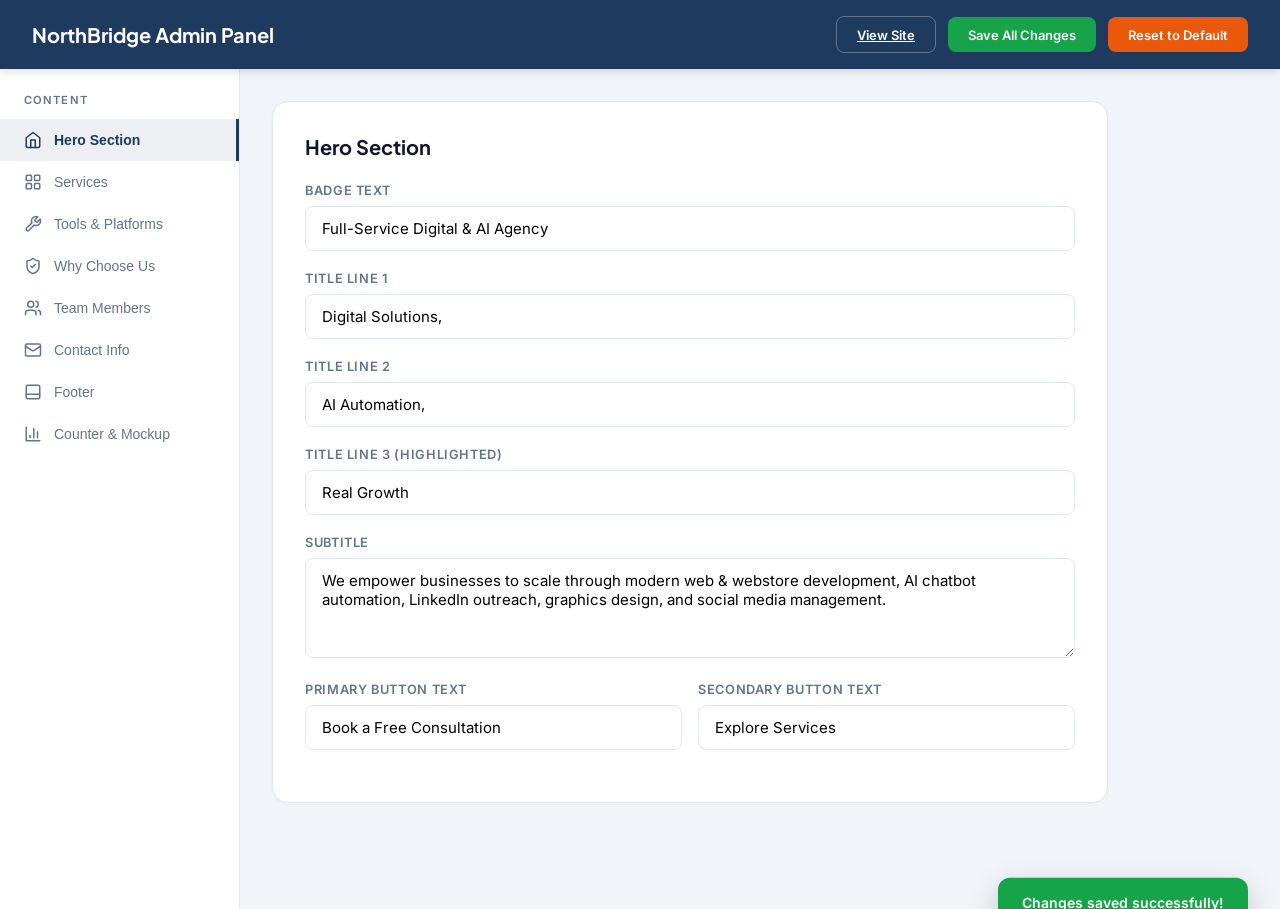
==== admin.html @ 07939bea "Convert website to Full-Service Digital & AI Agency with updated services, phone number, tools and b" ====
<!DOCTYPE html>
<html lang="en">
<head>
  <meta charset="UTF-8" />
  <meta name="viewport" content="width=device-width, initial-scale=1.0" />
  <title>Admin Panel - NorthBridge Data Solutions</title>
  <link rel="preconnect" href="https://fonts.googleapis.com">
  <link rel="preconnect" href="https://fonts.gstatic.com" crossorigin>
  <link href="https://fonts.googleapis.com/css2?family=Inter:wght@300;400;500;600&family=Plus+Jakarta+Sans:wght@400;500;600;700;800&display=swap" rel="stylesheet">
  <style>
    :root {
      --primary: #1e3a5f;
      --primary-light: rgba(30,58,95,0.08);
      --accent: #2563eb;
      --bg: #f1f5f9;
      --bg-card: #ffffff;
      --text: #0f172a;
      --text-muted: #64748b;
      --border: #e2e8f0;
      --green: #16a34a;
      --red: #dc2626;
      --orange: #ea580c;
    }
    *, *::before, *::after { box-sizing: border-box; margin: 0; padding: 0; }
    body { font-family: 'Inter', sans-serif; background: var(--bg); color: var(--text); min-height: 100vh; }

    .admin-header {
      background: var(--primary); color: #fff; padding: 1rem 2rem;
      display: flex; align-items: center; justify-content: space-between;
      position: sticky; top: 0; z-index: 100; box-shadow: 0 2px 10px rgba(0,0,0,0.15);
    }
    .admin-header h1 { font-family: 'Plus Jakarta Sans', sans-serif; font-size: 1.25rem; font-weight: 700; }
    .admin-header-actions { display: flex; gap: 0.75rem; align-items: center; }

    .admin-layout { display: flex; min-height: calc(100vh - 60px); }

    .sidebar {
      width: 240px; background: var(--bg-card); border-right: 1px solid var(--border);
      padding: 1.5rem 0; flex-shrink: 0; position: sticky; top: 60px; height: calc(100vh - 60px); overflow-y: auto;
    }
    .sidebar-title { font-size: 0.7rem; text-transform: uppercase; letter-spacing: 0.1em; color: var(--text-muted); font-weight: 600; padding: 0 1.5rem; margin-bottom: 0.75rem; }
    .sidebar-link {
      display: flex; align-items: center; gap: 0.75rem; padding: 0.75rem 1.5rem;
      font-size: 0.875rem; font-weight: 500; color: var(--text-muted); cursor: pointer;
      transition: all 0.2s; border: none; background: none; width: 100%; text-align: left;
    }
    .sidebar-link:hover { background: var(--primary-light); color: var(--primary); }
    .sidebar-link.active { background: var(--primary-light); color: var(--primary); font-weight: 600; border-right: 3px solid var(--primary); }
    .sidebar-link svg { width: 18px; height: 18px; flex-shrink: 0; }

    .main-content { flex: 1; padding: 2rem; max-width: 900px; }

    .panel { display: none; }
    .panel.active { display: block; }

    .card {
      background: var(--bg-card); border-radius: 1rem; border: 1px solid var(--border);
      padding: 2rem; margin-bottom: 1.5rem; box-shadow: 0 1px 3px rgba(0,0,0,0.04);
    }
    .card-title { font-family: 'Plus Jakarta Sans', sans-serif; font-size: 1.25rem; font-weight: 700; margin-bottom: 1.5rem; display: flex; align-items: center; gap: 0.5rem; }
    .card-title svg { color: var(--primary); }

    .form-group { margin-bottom: 1.25rem; }
    .form-group label { display: block; font-size: 0.8rem; font-weight: 600; text-transform: uppercase; letter-spacing: 0.05em; color: var(--text-muted); margin-bottom: 0.5rem; }
    .form-group input, .form-group textarea, .form-group select {
      width: 100%; padding: 0.75rem 1rem; border: 1px solid var(--border); border-radius: 0.5rem;
      font-size: 0.9375rem; font-family: inherit; background: #fff; transition: border-color 0.2s; outline: none;
    }
    .form-group input:focus, .form-group textarea:focus { border-color: var(--primary); box-shadow: 0 0 0 3px rgba(30,58,95,0.08); }
    .form-group textarea { min-height: 100px; resize: vertical; }
    .form-row { display: grid; grid-template-columns: 1fr 1fr; gap: 1rem; }

    .btn {
      display: inline-flex; align-items: center; gap: 0.5rem; padding: 0.6rem 1.25rem;
      font-weight: 600; font-size: 0.8125rem; border: none; border-radius: 0.5rem;
      cursor: pointer; transition: all 0.2s; font-family: inherit;
    }
    .btn-primary { background: var(--primary); color: #fff; }
    .btn-primary:hover { background: #15304f; }
    .btn-success { background: var(--green); color: #fff; }
    .btn-success:hover { background: #15803d; }
    .btn-danger { background: var(--red); color: #fff; }
    .btn-danger:hover { background: #b91c1c; }
    .btn-outline { background: transparent; border: 1px solid var(--border); color: var(--text); }
    .btn-outline:hover { background: var(--bg); }
    .btn-sm { padding: 0.4rem 0.75rem; font-size: 0.75rem; }
    .btn-warning { background: var(--orange); color: #fff; }
    .btn-warning:hover { background: #c2410c; }

    .team-member-card {
      background: var(--bg); border-radius: 0.75rem; padding: 1.25rem; margin-bottom: 1rem;
      border: 1px solid var(--border); position: relative;
    }
    .team-member-card .member-header { display: flex; align-items: center; gap: 1rem; margin-bottom: 1rem; }
    .team-member-card .member-thumb { width: 50px; height: 50px; border-radius: 50%; object-fit: cover; border: 2px solid var(--border); }
    .team-member-card .member-name { font-weight: 600; font-size: 0.9375rem; }
    .team-member-card .member-role { font-size: 0.8125rem; color: var(--text-muted); }
    .remove-btn {
      position: absolute; top: 0.75rem; right: 0.75rem; background: none; border: none;
      color: var(--red); cursor: pointer; padding: 0.25rem; border-radius: 0.25rem;
    }
    .remove-btn:hover { background: rgba(220,38,38,0.1); }

    .service-item-row { display: flex; gap: 0.5rem; margin-bottom: 0.5rem; align-items: center; }
    .service-item-row input { flex: 1; }
    .service-item-row button { flex-shrink: 0; }

    .tool-tags { display: flex; flex-wrap: wrap; gap: 0.5rem; margin-bottom: 1rem; }
    .tool-tag {
      display: flex; align-items: center; gap: 0.25rem; padding: 0.375rem 0.75rem;
      background: var(--primary-light); border-radius: 9999px; font-size: 0.8125rem; font-weight: 500;
    }
    .tool-tag button { background: none; border: none; cursor: pointer; color: var(--red); font-size: 1rem; padding: 0; line-height: 1; }

    .toast {
      position: fixed; bottom: 2rem; right: 2rem; background: var(--green); color: #fff;
      padding: 1rem 1.5rem; border-radius: 0.75rem; font-weight: 600; font-size: 0.875rem;
      box-shadow: 0 10px 30px rgba(0,0,0,0.2); transform: translateY(120%); transition: transform 0.3s;
      z-index: 1000;
    }
    .toast.show { transform: translateY(0); }

    .preview-link { color: var(--accent); text-decoration: underline; font-size: 0.875rem; }

    .stats-grid { display: grid; grid-template-columns: repeat(3, 1fr); gap: 1rem; margin-bottom: 2rem; }
    .stat-card {
      background: var(--bg-card); border-radius: 0.75rem; padding: 1.25rem;
      border: 1px solid var(--border); text-align: center;
    }
    .stat-number { font-size: 1.75rem; font-weight: 700; font-family: 'Plus Jakarta Sans', sans-serif; color: var(--primary); }
    .stat-label { font-size: 0.75rem; color: var(--text-muted); margin-top: 0.25rem; }

    .img-preview { width: 80px; height: 80px; border-radius: 0.5rem; object-fit: cover; border: 1px solid var(--border); }

    @media(max-width:768px) {
      .admin-layout { flex-direction: column; }
      .sidebar { width: 100%; height: auto; position: static; display: flex; flex-wrap: wrap; padding: 0.5rem; gap: 0; border-right: none; border-bottom: 1px solid var(--border); }
      .sidebar-title { display: none; }
      .sidebar-link { padding: 0.5rem 1rem; font-size: 0.75rem; }
      .main-content { padding: 1rem; }
      .form-row { grid-template-columns: 1fr; }
      .stats-grid { grid-template-columns: 1fr; }
    }
  </style>
</head>
<body>

  <header class="admin-header">
    <h1>NorthBridge Admin Panel</h1>
    <div class="admin-header-actions">
      <a href="index.html" class="btn btn-outline" style="color:#fff;border-color:rgba(255,255,255,0.3);" target="_blank">View Site</a>
      <button class="btn btn-success" onclick="saveAll()">Save All Changes</button>
      <button class="btn btn-warning" onclick="resetAll()">Reset to Default</button>
    </div>
  </header>

  <div class="admin-layout">
    <aside class="sidebar">
      <div class="sidebar-title">Content</div>
      <button class="sidebar-link active" onclick="showPanel('hero')">
        <svg xmlns="http://www.w3.org/2000/svg" viewBox="0 0 24 24" fill="none" stroke="currentColor" stroke-width="2" stroke-linecap="round" stroke-linejoin="round"><path d="m3 9 9-7 9 7v11a2 2 0 0 1-2 2H5a2 2 0 0 1-2-2z"/><polyline points="9 22 9 12 15 12 15 22"/></svg>
        Hero Section
      </button>
      <button class="sidebar-link" onclick="showPanel('services')">
        <svg xmlns="http://www.w3.org/2000/svg" viewBox="0 0 24 24" fill="none" stroke="currentColor" stroke-width="2" stroke-linecap="round" stroke-linejoin="round"><rect width="7" height="7" x="3" y="3" rx="1"/><rect width="7" height="7" x="14" y="3" rx="1"/><rect width="7" height="7" x="14" y="14" rx="1"/><rect width="7" height="7" x="3" y="14" rx="1"/></svg>
        Services
      </button>
      <button class="sidebar-link" onclick="showPanel('tools')">
        <svg xmlns="http://www.w3.org/2000/svg" viewBox="0 0 24 24" fill="none" stroke="currentColor" stroke-width="2" stroke-linecap="round" stroke-linejoin="round"><path d="M14.7 6.3a1 1 0 0 0 0 1.4l1.6 1.6a1 1 0 0 0 1.4 0l3.77-3.77a6 6 0 0 1-7.94 7.94l-6.91 6.91a2.12 2.12 0 0 1-3-3l6.91-6.91a6 6 0 0 1 7.94-7.94l-3.76 3.76z"/></svg>
        Tools & Platforms
      </button>
      <button class="sidebar-link" onclick="showPanel('whyus')">
        <svg xmlns="http://www.w3.org/2000/svg" viewBox="0 0 24 24" fill="none" stroke="currentColor" stroke-width="2" stroke-linecap="round" stroke-linejoin="round"><path d="M20 13c0 5-3.5 7.5-7.66 8.95a1 1 0 0 1-.67-.01C7.5 20.5 4 18 4 13V6a1 1 0 0 1 1-1c2 0 4.5-1.2 6.24-2.72a1.17 1.17 0 0 1 1.52 0C14.51 3.81 17 5 19 5a1 1 0 0 1 1 1z"/><path d="m9 12 2 2 4-4"/></svg>
        Why Choose Us
      </button>
      <button class="sidebar-link" onclick="showPanel('team')">
        <svg xmlns="http://www.w3.org/2000/svg" viewBox="0 0 24 24" fill="none" stroke="currentColor" stroke-width="2" stroke-linecap="round" stroke-linejoin="round"><path d="M16 21v-2a4 4 0 0 0-4-4H6a4 4 0 0 0-4 4v2"/><circle cx="9" cy="7" r="4"/><path d="M22 21v-2a4 4 0 0 0-3-3.87"/><path d="M16 3.13a4 4 0 0 1 0 7.75"/></svg>
        Team Members
      </button>
      <button class="sidebar-link" onclick="showPanel('contact')">
        <svg xmlns="http://www.w3.org/2000/svg" viewBox="0 0 24 24" fill="none" stroke="currentColor" stroke-width="2" stroke-linecap="round" stroke-linejoin="round"><rect width="20" height="16" x="2" y="4" rx="2"/><path d="m22 7-8.97 5.7a1.94 1.94 0 0 1-2.06 0L2 7"/></svg>
        Contact Info
      </button>
      <button class="sidebar-link" onclick="showPanel('footer')">
        <svg xmlns="http://www.w3.org/2000/svg" viewBox="0 0 24 24" fill="none" stroke="currentColor" stroke-width="2" stroke-linecap="round" stroke-linejoin="round"><rect width="18" height="18" x="3" y="3" rx="2" ry="2"/><line x1="3" x2="21" y1="15" y2="15"/></svg>
        Footer
      </button>
      <button class="sidebar-link" onclick="showPanel('mockup')">
        <svg xmlns="http://www.w3.org/2000/svg" viewBox="0 0 24 24" fill="none" stroke="currentColor" stroke-width="2" stroke-linecap="round" stroke-linejoin="round"><path d="M3 3v18h18"/><path d="M18 17V9"/><path d="M13 17V5"/><path d="M8 17v-3"/></svg>
        Counter & Mockup
      </button>
    </aside>

    <main class="main-content">

      <!-- HERO PANEL -->
      <div id="panel-hero" class="panel active">
        <div class="card">
          <div class="card-title">Hero Section</div>
          <div class="form-group">
            <label>Badge Text</label>
            <input type="text" id="heroBadge" value="Premium B2B Data Partner" />
          </div>
          <div class="form-group">
            <label>Title Line 1</label>
            <input type="text" id="heroLine1" value="Accurate Data," />
          </div>
          <div class="form-group">
            <label>Title Line 2</label>
            <input type="text" id="heroLine2" value="Qualified Leads," />
          </div>
          <div class="form-group">
            <label>Title Line 3 (Highlighted)</label>
            <input type="text" id="heroLine3" value="Real Growth" />
          </div>
          <div class="form-group">
            <label>Subtitle</label>
            <textarea id="heroSubtitle">We help businesses scale predictably through meticulously verified leads, targeted prospect research, and expert data solutions.</textarea>
          </div>
          <div class="form-row">
            <div class="form-group">
              <label>Primary Button Text</label>
              <input type="text" id="heroBtnPrimary" value="Book a Free Consultation" />
            </div>
            <div class="form-group">
              <label>Secondary Button Text</label>
              <input type="text" id="heroBtnSecondary" value="Explore Services" />
            </div>
          </div>
        </div>
      </div>

      <!-- SERVICES PANEL -->
      <div id="panel-services" class="panel">
        <div id="servicesContainer"></div>
        <button class="btn btn-primary" onclick="addService()">+ Add New Service</button>
      </div>

      <!-- TOOLS PANEL -->
      <div id="panel-tools" class="panel">
        <div class="card">
          <div class="card-title">Tools & Platforms</div>
          <div class="form-group">
            <label>Section Title</label>
            <input type="text" id="toolsTitle" value="Tools & Platforms We Use" />
          </div>
          <div class="form-group">
            <label>Section Description</label>
            <textarea id="toolsDesc">We leverage industry-leading data and prospecting tools to ensure accurate targeting, verified contact information, and high-performing outreach campaigns.</textarea>
          </div>
          <div class="form-group">
            <label>Tools (click X to remove)</label>
            <div class="tool-tags" id="toolTags"></div>
            <div style="display:flex;gap:0.5rem">
              <input type="text" id="newToolInput" placeholder="Add a tool..." />
              <button class="btn btn-primary btn-sm" onclick="addTool()">Add</button>
            </div>
          </div>
        </div>
      </div>

      <!-- WHY US PANEL -->
      <div id="panel-whyus" class="panel">
        <div class="card">
          <div class="card-title">Why Choose Us Section</div>
          <div class="form-group">
            <label>Section Title</label>
            <input type="text" id="whyUsTitle" value="Why Industry Leaders Choose NorthBridge Data Solutions" />
          </div>
          <div class="form-group">
            <label>Section Description</label>
            <textarea id="whyUsDesc">We don't just provide lists; we provide growth engines. Our rigorous data validation processes ensure your sales team spends time selling, not searching.</textarea>
          </div>
          <div id="featuresContainer"></div>
        </div>
      </div>

      <!-- TEAM PANEL -->
      <div id="panel-team" class="panel">
        <div class="card">
          <div class="card-title">Team Members</div>
          <div id="teamContainer"></div>
          <button class="btn btn-primary" onclick="addTeamMember()">+ Add Team Member</button>
        </div>
      </div>

      <!-- CONTACT PANEL -->
      <div id="panel-contact" class="panel">
        <div class="card">
          <div class="card-title">Contact Information</div>
          <div class="form-group">
            <label>Section Title</label>
            <input type="text" id="contactTitle" value="Ready to scale your pipeline?" />
          </div>
          <div class="form-group">
            <label>Section Description</label>
            <textarea id="contactDesc">Contact us today for a free consultation. We'll analyze your current processes and build a custom data strategy for your specific niche.</textarea>
          </div>
          <div class="form-group">
            <label>Office Address</label>
            <textarea id="contactAddress" style="min-height:60px">1 World Trade Center, Suite 8500
New York, NY 10007, USA</textarea>
          </div>
          <div class="form-row">
            <div class="form-group">
              <label>WhatsApp Number (Display)</label>
              <input type="text" id="contactPhone" value="+44 7460 001196" />
            </div>
            <div class="form-group">
              <label>WhatsApp Link URL</label>
              <input type="text" id="contactWhatsApp" value="https://wa.me/447460001196" />
            </div>
          </div>
          <div class="form-group">
            <label>Email Address</label>
            <input type="text" id="contactEmail" value="contact.northbridgesolution@gmail.com" />
          </div>
          <div class="form-group">
            <label>Contact Form Title</label>
            <input type="text" id="contactFormTitle" value="Send us a message" />
          </div>
        </div>
      </div>

      <!-- FOOTER PANEL -->
      <div id="panel-footer" class="panel">
        <div class="card">
          <div class="card-title">Footer</div>
          <div class="form-group">
            <label>Company Description</label>
            <textarea id="footerDesc">We empower B2B and B2C organizations with accurate data, targeted prospect lists, and comprehensive virtual assistance to drive real growth.</textarea>
          </div>
          <div class="form-row">
            <div class="form-group">
              <label>LinkedIn URL</label>
              <input type="text" id="footerLinkedin" value="#" />
            </div>
            <div class="form-group">
              <label>Twitter URL</label>
              <input type="text" id="footerTwitter" value="#" />
            </div>
          </div>
          <div class="form-row">
            <div class="form-group">
              <label>Privacy Policy URL</label>
              <input type="text" id="footerPrivacy" value="#" />
            </div>
            <div class="form-group">
              <label>Terms of Service URL</label>
              <input type="text" id="footerTerms" value="#" />
            </div>
          </div>
        </div>
      </div>

      <!-- MOCKUP / COUNTER PANEL -->
      <div id="panel-mockup" class="panel">
        <div class="card">
          <div class="card-title">Counter & Mockup Data</div>
          <div class="form-row">
            <div class="form-group">
              <label>Counter Start Value</label>
              <input type="number" id="counterStart" value="200000" />
            </div>
            <div class="form-group">
              <label>Counter Target Value</label>
              <input type="number" id="counterTarget" value="150000" />
            </div>
          </div>
          <div class="form-group">
            <label>Mockup Title</label>
            <input type="text" id="mockupTitle" value="Total Leads Verified" />
          </div>
          <div class="form-group">
            <label>Mockup Subtitle</label>
            <input type="text" id="mockupSubtitle" value="Successfully Researched, Cleaned & Delivered Across Multiple Industries" />
          </div>
          <div class="form-group">
            <label>Mockup Subtext</label>
            <input type="text" id="mockupSubtext" value="Helping B2B companies scale with accurate, decision-maker-level data." />
          </div>
        </div>
        <div class="card">
          <div class="card-title">Mockup Industry Rows</div>
          <div id="mockupRowsContainer"></div>
          <button class="btn btn-primary" onclick="addMockupRow()">+ Add Industry Row</button>
        </div>
      </div>

    </main>
  </div>

  <div class="toast" id="toast">Changes saved successfully!</div>

  <script>
    // ========== DEFAULT DATA ==========
    const DEFAULTS = {
      hero: {
        badge: 'Full-Service Digital & AI Agency',
        line1: 'Digital Solutions,',
        line2: 'AI Automation,',
        line3: 'Real Growth',
        subtitle: 'We empower businesses to scale through modern web & webstore development, AI chatbot automation, LinkedIn outreach, graphics design, and social media management.',
        btnPrimary: 'Book a Free Consultation',
        btnSecondary: 'Explore Services'
      },
      services: [
        {
          title: '1. Chatbots & AI Support',
          desc: 'Custom AI-powered chatbots and automated response systems designed to engage visitors 24/7, qualify leads instantly, and streamline customer support.',
          colorType: 'primary',
          items: ['Custom AI Chatbot Development','24/7 Lead Capture & Qualification','WhatsApp & Messenger Bot Setup','Website Live Chat Automation','Automated Customer Support','CRM & Workflow Integration']
        },
        {
          title: '2. Website Development',
          desc: 'Modern, responsive, and high-converting websites engineered with stunning aesthetics, custom features, fast load speeds, and SEO optimization.',
          colorType: 'accent',
          items: ['Custom Frontend & Full-Stack Websites','Responsive & Mobile-First Design','SEO Optimization & High Performance','Modern UI/UX Architecture','Landing Page Development','CMS Integration & Maintenance']
        },
        {
          title: '3. Email Marketing',
          desc: 'Targeted B2B and B2C email outreach campaigns crafted for maximum deliverability, high open rates, and revenue-generating conversions.',
          colorType: 'primary',
          items: ['B2B & B2C Cold Email Outreach','Deliverability & Domain Warming','Email Copywriting & Template Design','List Building & Verification','Automated Drip Sequences','Analytics & Conversion Tracking']
        },
        {
          title: '4. Webstore Development',
          desc: 'Feature-rich online stores built for seamless customer experience, secure payment gateway integration, fast page loads, and scaled sales.',
          colorType: 'accent',
          items: ['Shopify, WooCommerce & Custom Stores','Secure Payment Gateway Setup','Product Catalog Upload & Optimization','Cart & Checkout UX Enhancement','Mobile Shopping Responsiveness','Inventory & Order Management']
        },
        {
          title: '5. Graphics Designing',
          desc: 'Eye-catching visual branding, social media graphics, marketing materials, and UI assets designed to elevate your brand\'s presence.',
          colorType: 'primary',
          items: ['Brand Identity & Logo Design','Social Media Creatives & Banners','Marketing Collaterals & Flyers','Ad Creatives & Banner Design','UI/UX Assets & Vector Graphics','Infographics & Presentation Design']
        },
        {
          title: '6. LinkedIn Outreach',
          desc: 'Strategic B2B prospecting using Sales Navigator to identify decision-makers, optimize profiles, and book high-value qualified sales meetings.',
          colorType: 'accent',
          items: ['Sales Navigator Advanced Prospecting','Profile Optimization & Personal Branding','Targeted Connection & Messaging Campaigns','Decision-Maker Lead List Building','Automated Follow-up Sequences','B2B Social Selling Strategy']
        },
        {
          title: '7. Social Accounts Management',
          desc: 'Complete end-to-end management of your social media profiles to increase organic reach, post engaging content, and build brand loyalty.',
          colorType: 'primary',
          items: ['Content Strategy & Post Scheduling','Multi-Platform Management (FB, IG, LinkedIn, X)','Audience Engagement & Community Growth','Hashtag Optimization & Trend Research','Performance Analytics & Growth Reports','Paid Social Campaign Setup & Management']
        }
      ],
      tools: ['React & Next.js','Shopify','WordPress','Figma','OpenAI / ChatGPT','LinkedIn Sales Navigator','Canva & Adobe Suite','Meta Ads','Mailchimp & Klaviyo','Python','Tailwind & CSS3','Node.js'],
      toolsTitle: 'Tools & Platforms We Use',
      toolsDesc: 'We leverage cutting-edge frameworks, AI platforms, and design tools to deliver high-performing web development, smart automation, and growth marketing.',
      whyUs: {
        title: 'Why Industry Leaders Choose NorthBridge Digital Solutions',
        desc: "We don't just build websites and campaigns; we engineer digital growth engines. Our end-to-end web, AI, and marketing solutions ensure your brand stands out and scales.",
        features: [
          { title: 'High-Converting Code', desc: 'Custom websites & webstores built for speed and sales.' },
          { title: 'AI-Powered Automation', desc: 'Smart chatbots & workflows engaging leads 24/7.' },
          { title: 'End-to-End Growth', desc: 'LinkedIn outreach, email, and social management.' },
          { title: 'Creative Graphic Branding', desc: 'Stunning visual identity and ad creatives.' }
        ]
      },
      team: [
        { name: 'Muhammad Moeen Baig', role: 'Owner', bio: 'Master of LinkedIn Sales Navigator and crafting personalized outreach campaigns.', img: 'images/team-moeen.jpeg', posStyle: 'object-position:center 20%' },
        { name: 'Muhammad Ali Baig', role: 'CEO & Founder', bio: '10+ years driving B2B growth and scaling data-driven sales strategies globally.', img: 'images/team-ali.jpeg', posStyle: 'object-position:center top' },
        { name: 'Ghufran Aziz', role: 'Head of Data Solutions', bio: 'Expert in prospect research, automation, and high-accuracy email list building.', img: 'images/team-ghufran.jpeg', posStyle: 'object-position:center 20%;transform:scale(1.5)' },
        { name: 'Rimsha Shamsheer', role: 'VP of Client Success', bio: 'Ensures our clients receive maximum ROI and dedicated support from our programs.', img: 'images/team-rimsha.jpeg', posStyle: '' },
        { name: 'Warda Akhter', role: 'Lead Generation Specialist', bio: 'Specializes in B2B outbound strategies and highly targeted lead lists.', img: 'images/team-warda.png', posStyle: 'transform:scale(1.1)' },
        { name: 'Fatima Masood', role: 'LinkedIn Strategist', bio: 'Expert in Social Selling and LinkedIn Sales Navigator optimization.', img: 'images/team-fatima.png', posStyle: '' },
        { name: 'Bilal Ahmed', role: 'Data Analyst', bio: 'Ensures 95%+ data accuracy through rigorous verification protocols.', img: 'images/team-bilal.png', posStyle: 'object-position:center 10%' },
        { name: 'Maleeha Hameed', role: 'Client Success Manager', bio: 'Dedicated to driving measurable growth and seamless communication.', img: 'images/team-maleeha.png', posStyle: 'object-position:center 10%;transform:scale(1.2)' }
      ],
      contact: {
        title: 'Ready to scale your pipeline?',
        desc: "Contact us today for a free consultation. We'll analyze your current processes and build a custom data strategy for your specific niche.",
        address: '1 World Trade Center, Suite 8500\nNew York, NY 10007, USA',
        phone: '+44 7460 001196',
        whatsapp: 'https://wa.me/447460001196',
        email: 'contact.northbridgesolution@gmail.com',
        formTitle: 'Send us a message'
      },
      footer: {
        desc: 'We empower businesses worldwide with modern website development, AI chatbots, e-commerce webstores, graphics design, LinkedIn outreach, and social media management to drive real growth.',
        linkedin: '#',
        twitter: '#',
        privacy: '#',
        terms: '#'
      },
      counter: { start: 500, target: 500 },
      mockup: {
        title: 'Total Digital Projects Delivered',
        subtitle: 'Websites, Webstores, AI Bots & Marketing Campaigns Delivered Worldwide',
        subtext: 'Helping modern businesses grow with cutting-edge web development & automated marketing.',
        rows: [
          { category: 'Web & Store Development', count: '150+ Projects', details: 'Fast, Responsive & SEO Ready' },
          { category: 'AI Chatbots & Support', count: '90+ Bots Deployed', details: '24/7 Lead Capture & Support' },
          { category: 'LinkedIn & Email Outreach', count: '200+ Campaigns', details: 'High Conversion & Booked Calls' },
          { category: 'Graphics & Social Accounts', count: '130+ Brands Managed', details: 'Engaging Visuals & Audience Growth' }
        ]
      }
    };

    let data = {};

    function loadData() {
      const saved = localStorage.getItem('nb_admin_data');
      data = saved ? JSON.parse(saved) : JSON.parse(JSON.stringify(DEFAULTS));
      populateAll();
    }

    function populateAll() {
      document.getElementById('heroBadge').value = data.hero.badge;
      document.getElementById('heroLine1').value = data.hero.line1;
      document.getElementById('heroLine2').value = data.hero.line2;
      document.getElementById('heroLine3').value = data.hero.line3;
      document.getElementById('heroSubtitle').value = data.hero.subtitle;
      document.getElementById('heroBtnPrimary').value = data.hero.btnPrimary;
      document.getElementById('heroBtnSecondary').value = data.hero.btnSecondary;

      renderServices();
      renderTools();

      document.getElementById('toolsTitle').value = data.toolsTitle;
      document.getElementById('toolsDesc').value = data.toolsDesc;
      document.getElementById('whyUsTitle').value = data.whyUs.title;
      document.getElementById('whyUsDesc').value = data.whyUs.desc;
      renderFeatures();
      renderTeam();

      document.getElementById('contactTitle').value = data.contact.title;
      document.getElementById('contactDesc').value = data.contact.desc;
      document.getElementById('contactAddress').value = data.contact.address;
      document.getElementById('contactPhone').value = data.contact.phone;
      document.getElementById('contactWhatsApp').value = data.contact.whatsapp;
      document.getElementById('contactEmail').value = data.contact.email;
      document.getElementById('contactFormTitle').value = data.contact.formTitle;

      document.getElementById('footerDesc').value = data.footer.desc;
      document.getElementById('footerLinkedin').value = data.footer.linkedin;
      document.getElementById('footerTwitter').value = data.footer.twitter;
      document.getElementById('footerPrivacy').value = data.footer.privacy;
      document.getElementById('footerTerms').value = data.footer.terms;

      document.getElementById('counterStart').value = data.counter.start;
      document.getElementById('counterTarget').value = data.counter.target;
      document.getElementById('mockupTitle').value = data.mockup.title;
      document.getElementById('mockupSubtitle').value = data.mockup.subtitle;
      document.getElementById('mockupSubtext').value = data.mockup.subtext;
      renderMockupRows();
    }

    // ========== SERVICES ==========
    function renderServices() {
      const c = document.getElementById('servicesContainer');
      c.innerHTML = '';
      data.services.forEach((s, idx) => {
        const card = document.createElement('div');
        card.className = 'card';
        card.innerHTML = `
          <div class="card-title" style="justify-content:space-between;">
            Service ${idx + 1}
            <button class="btn btn-danger btn-sm" onclick="removeService(${idx})">Remove</button>
          </div>
          <div class="form-group"><label>Title</label><input type="text" value="${esc(s.title)}" onchange="data.services[${idx}].title=this.value" /></div>
          <div class="form-group"><label>Description</label><textarea onchange="data.services[${idx}].desc=this.value">${esc(s.desc)}</textarea></div>
          <div class="form-group">
            <label>Color Theme</label>
            <select onchange="data.services[${idx}].colorType=this.value">
              <option value="primary" ${s.colorType==='primary'?'selected':''}>Primary (Navy)</option>
              <option value="accent" ${s.colorType==='accent'?'selected':''}>Accent (Blue)</option>
            </select>
          </div>
          <div class="form-group"><label>Service Items</label><div id="svc-items-${idx}"></div>
            <button class="btn btn-outline btn-sm" onclick="addServiceItem(${idx})">+ Add Item</button>
          </div>
        `;
        c.appendChild(card);
        renderServiceItems(idx);
      });
    }

    function renderServiceItems(sIdx) {
      const c = document.getElementById(`svc-items-${sIdx}`);
      c.innerHTML = '';
      data.services[sIdx].items.forEach((item, iIdx) => {
        const row = document.createElement('div');
        row.className = 'service-item-row';
        row.innerHTML = `
          <input type="text" value="${esc(item)}" onchange="data.services[${sIdx}].items[${iIdx}]=this.value" />
          <button class="btn btn-danger btn-sm" onclick="data.services[${sIdx}].items.splice(${iIdx},1);renderServiceItems(${sIdx})">X</button>
        `;
        c.appendChild(row);
      });
    }

    function addServiceItem(sIdx) {
      data.services[sIdx].items.push('New Item');
      renderServiceItems(sIdx);
    }

    function addService() {
      data.services.push({ title: 'New Service', desc: 'Service description', colorType: 'primary', items: ['Item 1'] });
      renderServices();
    }

    function removeService(idx) {
      if (confirm('Remove this service?')) { data.services.splice(idx, 1); renderServices(); }
    }

    // ========== TOOLS ==========
    function renderTools() {
      const c = document.getElementById('toolTags');
      c.innerHTML = '';
      data.tools.forEach((t, i) => {
        const tag = document.createElement('span');
        tag.className = 'tool-tag';
        tag.innerHTML = `${esc(t)} <button onclick="data.tools.splice(${i},1);renderTools();">&times;</button>`;
        c.appendChild(tag);
      });
    }

    function addTool() {
      const input = document.getElementById('newToolInput');
      const val = input.value.trim();
      if (val) { data.tools.push(val); input.value = ''; renderTools(); }
    }

    // ========== FEATURES ==========
    function renderFeatures() {
      const c = document.getElementById('featuresContainer');
      c.innerHTML = '';
      data.whyUs.features.forEach((f, i) => {
        const div = document.createElement('div');
        div.className = 'team-member-card';
        div.innerHTML = `
          <button class="remove-btn" onclick="data.whyUs.features.splice(${i},1);renderFeatures();">&times;</button>
          <div class="form-row">
            <div class="form-group"><label>Feature Title</label><input type="text" value="${esc(f.title)}" onchange="data.whyUs.features[${i}].title=this.value" /></div>
            <div class="form-group"><label>Feature Description</label><input type="text" value="${esc(f.desc)}" onchange="data.whyUs.features[${i}].desc=this.value" /></div>
          </div>
        `;
        c.appendChild(div);
      });
      const addBtn = document.createElement('button');
      addBtn.className = 'btn btn-outline btn-sm';
      addBtn.textContent = '+ Add Feature';
      addBtn.onclick = () => { data.whyUs.features.push({ title: 'New Feature', desc: 'Description' }); renderFeatures(); };
      c.appendChild(addBtn);
    }

    // ========== TEAM ==========
    function renderTeam() {
      const c = document.getElementById('teamContainer');
      c.innerHTML = '';
      data.team.forEach((m, i) => {
        const div = document.createElement('div');
        div.className = 'team-member-card';
        div.innerHTML = `
          <button class="remove-btn" onclick="removeTeamMember(${i})">&times;</button>
          <div class="member-header">
            <img src="${esc(m.img)}" class="member-thumb" onerror="this.src='data:image/svg+xml,<svg xmlns=%22http://www.w3.org/2000/svg%22 viewBox=%220 0 100 100%22><rect fill=%22%23e2e8f0%22 width=%22100%22 height=%22100%22/><text x=%2250%22 y=%2255%22 text-anchor=%22middle%22 fill=%22%2394a3b8%22 font-size=%2240%22>${m.name.charAt(0)}</text></svg>'" />
            <div><div class="member-name">${esc(m.name)}</div><div class="member-role">${esc(m.role)}</div></div>
          </div>
          <div class="form-row">
            <div class="form-group"><label>Name</label><input type="text" value="${esc(m.name)}" onchange="data.team[${i}].name=this.value;renderTeam()" /></div>
            <div class="form-group"><label>Role</label><input type="text" value="${esc(m.role)}" onchange="data.team[${i}].role=this.value;renderTeam()" /></div>
          </div>
          <div class="form-group"><label>Bio</label><textarea onchange="data.team[${i}].bio=this.value">${esc(m.bio)}</textarea></div>
          <div class="form-group"><label>Image Path</label><input type="text" value="${esc(m.img)}" onchange="data.team[${i}].img=this.value;renderTeam()" /></div>
          <div class="form-group"><label>Custom CSS Style (position/scale)</label><input type="text" value="${esc(m.posStyle)}" onchange="data.team[${i}].posStyle=this.value" /></div>
        `;
        c.appendChild(div);
      });
    }

    function addTeamMember() {
      data.team.push({ name: 'New Member', role: 'Role', bio: 'Bio description', img: 'images/', posStyle: '' });
      renderTeam();
    }

    function removeTeamMember(idx) {
      if (confirm(`Remove ${data.team[idx].name}?`)) { data.team.splice(idx, 1); renderTeam(); }
    }

    // ========== MOCKUP ROWS ==========
    function renderMockupRows() {
      const c = document.getElementById('mockupRowsContainer');
      c.innerHTML = '';
      data.mockup.rows.forEach((r, i) => {
        const div = document.createElement('div');
        div.className = 'team-member-card';
        div.innerHTML = `
          <button class="remove-btn" onclick="data.mockup.rows.splice(${i},1);renderMockupRows();">&times;</button>
          <div class="form-group"><label>Category</label><input type="text" value="${esc(r.category)}" onchange="data.mockup.rows[${i}].category=this.value" /></div>
          <div class="form-row">
            <div class="form-group"><label>Count Text</label><input type="text" value="${esc(r.count)}" onchange="data.mockup.rows[${i}].count=this.value" /></div>
            <div class="form-group"><label>Details</label><input type="text" value="${esc(r.details)}" onchange="data.mockup.rows[${i}].details=this.value" /></div>
          </div>
        `;
        c.appendChild(div);
      });
    }

    function addMockupRow() {
      data.mockup.rows.push({ category: 'New Industry', count: '0 Leads', details: 'Details here' });
      renderMockupRows();
    }

    // ========== NAVIGATION ==========
    function showPanel(name) {
      document.querySelectorAll('.panel').forEach(p => p.classList.remove('active'));
      document.querySelectorAll('.sidebar-link').forEach(l => l.classList.remove('active'));
      document.getElementById(`panel-${name}`).classList.add('active');
      event.currentTarget.classList.add('active');
    }

    // ========== SAVE / RESET ==========
    function collectFromInputs() {
      data.hero.badge = document.getElementById('heroBadge').value;
      data.hero.line1 = document.getElementById('heroLine1').value;
      data.hero.line2 = document.getElementById('heroLine2').value;
      data.hero.line3 = document.getElementById('heroLine3').value;
      data.hero.subtitle = document.getElementById('heroSubtitle').value;
      data.hero.btnPrimary = document.getElementById('heroBtnPrimary').value;
      data.hero.btnSecondary = document.getElementById('heroBtnSecondary').value;
      data.toolsTitle = document.getElementById('toolsTitle').value;
      data.toolsDesc = document.getElementById('toolsDesc').value;
      data.whyUs.title = document.getElementById('whyUsTitle').value;
      data.whyUs.desc = document.getElementById('whyUsDesc').value;
      data.contact.title = document.getElementById('contactTitle').value;
      data.contact.desc = document.getElementById('contactDesc').value;
      data.contact.address = document.getElementById('contactAddress').value;
      data.contact.phone = document.getElementById('contactPhone').value;
      data.contact.whatsapp = document.getElementById('contactWhatsApp').value;
      data.contact.email = document.getElementById('contactEmail').value;
      data.contact.formTitle = document.getElementById('contactFormTitle').value;
      data.footer.desc = document.getElementById('footerDesc').value;
      data.footer.linkedin = document.getElementById('footerLinkedin').value;
      data.footer.twitter = document.getElementById('footerTwitter').value;
      data.footer.privacy = document.getElementById('footerPrivacy').value;
      data.footer.terms = document.getElementById('footerTerms').value;
      data.counter.start = parseInt(document.getElementById('counterStart').value) || 200000;
      data.counter.target = parseInt(document.getElementById('counterTarget').value) || 150000;
      data.mockup.title = document.getElementById('mockupTitle').value;
      data.mockup.subtitle = document.getElementById('mockupSubtitle').value;
      data.mockup.subtext = document.getElementById('mockupSubtext').value;
    }

    function saveAll() {
      collectFromInputs();
      localStorage.setItem('nb_admin_data', JSON.stringify(data));
      showToast('Changes saved successfully! Refresh the main site to see updates.');
    }

    function resetAll() {
      if (confirm('Reset everything to default values? All your changes will be lost.')) {
        localStorage.removeItem('nb_admin_data');
        data = JSON.parse(JSON.stringify(DEFAULTS));
        populateAll();
        showToast('Reset to default values.');
      }
    }

    function showToast(msg) {
      const toast = document.getElementById('toast');
      toast.textContent = msg;
      toast.classList.add('show');
      setTimeout(() => toast.classList.remove('show'), 3000);
    }

    function esc(str) {
      if (!str) return '';
      return str.replace(/&/g,'&amp;').replace(/</g,'&lt;').replace(/>/g,'&gt;').replace(/"/g,'&quot;');
    }

    // Init
    loadData();
  </script>
</body>
</html>
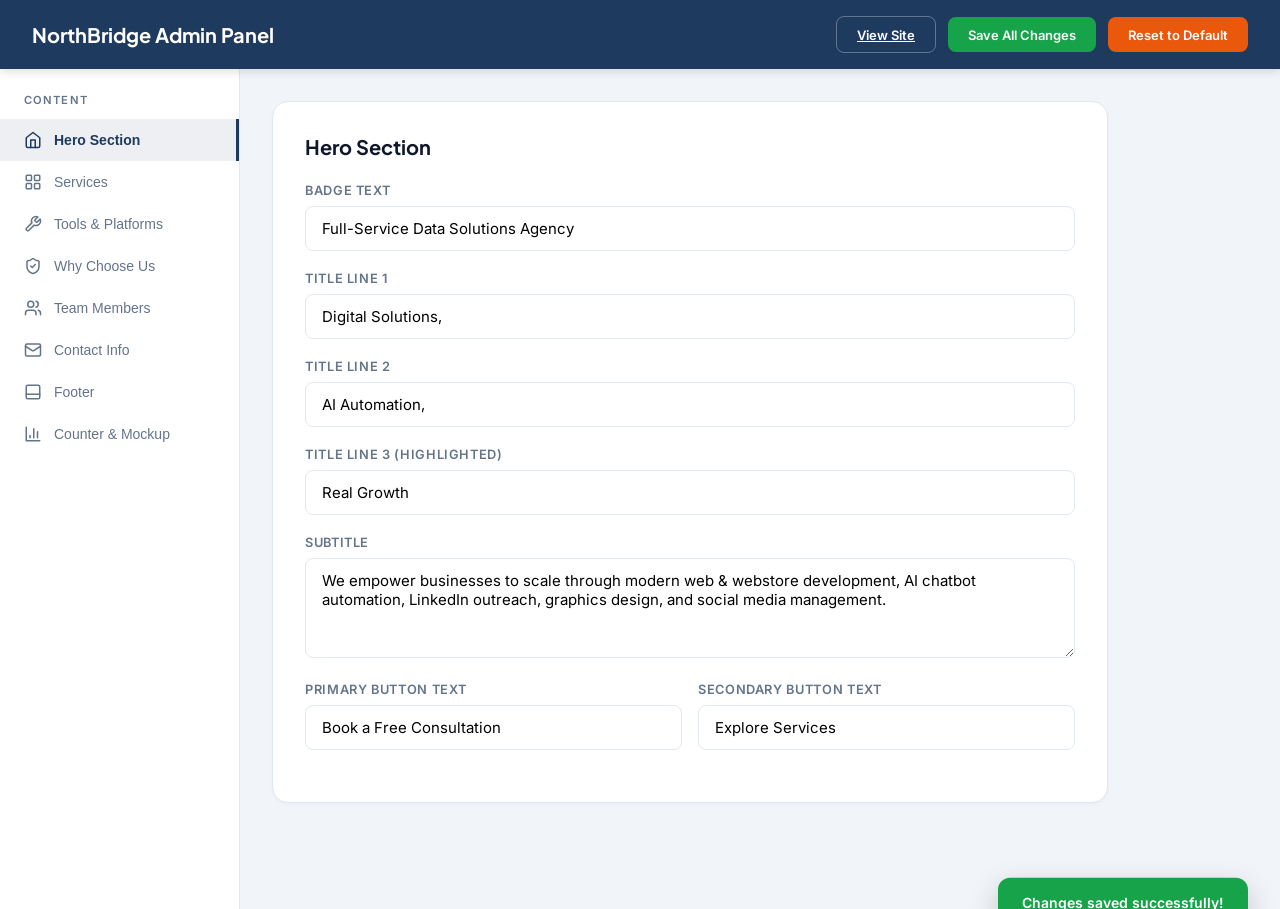
==== commit 8b1fbddb: "Update brand name to NorthBridge Data Solutions" ====
--- a/admin.html
+++ b/admin.html
@@ -396,7 +396,7 @@
     // ========== DEFAULT DATA ==========
     const DEFAULTS = {
       hero: {
-        badge: 'Full-Service Digital & AI Agency',
+        badge: 'Full-Service Data Solutions Agency',
         line1: 'Digital Solutions,',
         line2: 'AI Automation,',
         line3: 'Real Growth',
